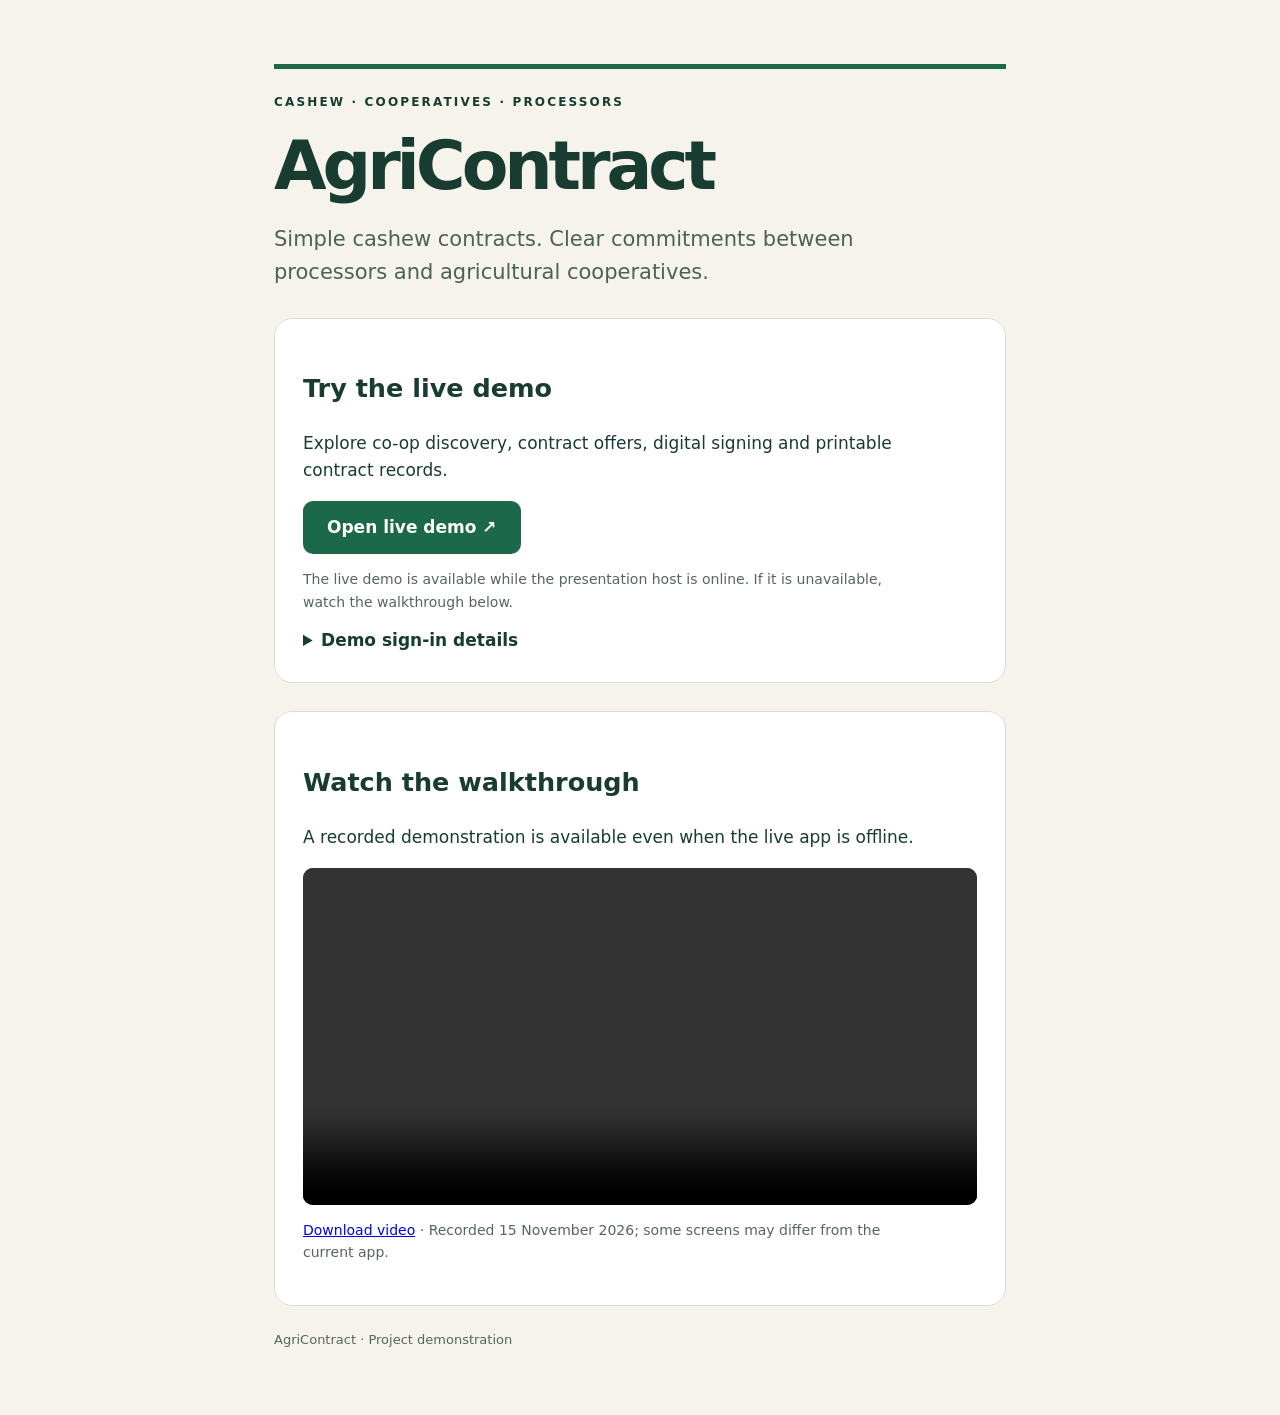
==== index.html @ c5eb1f05 "Update AgriContract demo index.html" ====
<!doctype html>
<html lang="en">
<meta charset="utf-8">
<meta name="viewport" content="width=device-width,initial-scale=1">
<meta name="description" content="AgriContract: cashew contracts connecting processors and agricultural cooperatives.">
<title>AgriContract · Demo</title>
<style>
*{box-sizing:border-box}body{margin:0;background:#f5f3ec;color:#183c30;font:17px/1.6 system-ui,sans-serif}main{max-width:780px;margin:auto;padding:64px 24px}header{border-top:5px solid #1c684a;padding-top:24px}.eyebrow{font-size:12px;letter-spacing:.18em;text-transform:uppercase;font-weight:700}h1{font-size:clamp(42px,8vw,68px);letter-spacing:-.06em;line-height:1.05;margin:18px 0}p{max-width:620px}.lead{font-size:21px;color:#4c6257}.card{background:white;border:1px solid #d9ded4;border-radius:18px;padding:28px;margin-top:28px}a.button{display:inline-block;background:#1c684a;color:white;text-decoration:none;padding:13px 24px;border-radius:10px;font-weight:650}.small{font-size:14px;color:#57665d}video{display:block;width:100%;border-radius:10px;background:#183c30;margin-top:16px}summary{cursor:pointer;font-weight:600}code{font-size:15px}footer{padding-top:24px;font-size:13px;color:#57665d}
</style>
<main>
<header><div class="eyebrow">Cashew · Cooperatives · Processors</div><h1>AgriContract</h1><p class="lead">Simple cashew contracts. Clear commitments between processors and agricultural cooperatives.</p></header>
<section class="card"><h2>Try the live demo</h2><p>Explore co-op discovery, contract offers, digital signing and printable contract records.</p><a id="demo" class="button" href="https://junior-designer-showers-sisters.trycloudflare.com" rel="noopener">Open live demo ↗</a><p class="small">The live demo is available while the presentation host is online. If it is unavailable, watch the walkthrough below.</p><details><summary>Demo sign-in details</summary><p>Username: <code>processor</code>, <code>coopa</code> or <code>coopb</code><br>Password: <code>demo1234</code><br>Signing PIN: processor <code>1111</code> · co-op A <code>2222</code> · co-op B <code>3333</code></p><p class="small">Use fictional information when trying the shared demo.</p></details></section>
<section class="card"><h2>Watch the walkthrough</h2><p>A recorded demonstration is available even when the live app is offline.</p><video controls preload="none" playsinline src="demo.mp4">Your browser cannot play this video. <a href="demo.mp4">Download the walkthrough</a>.</video><p class="small"><a href="demo.mp4">Download video</a> · Recorded 15 November 2026; some screens may differ from the current app.</p></section>
<footer>AgriContract · Project demonstration</footer>
</main>
<script src="demo-link.js"></script>
</html>
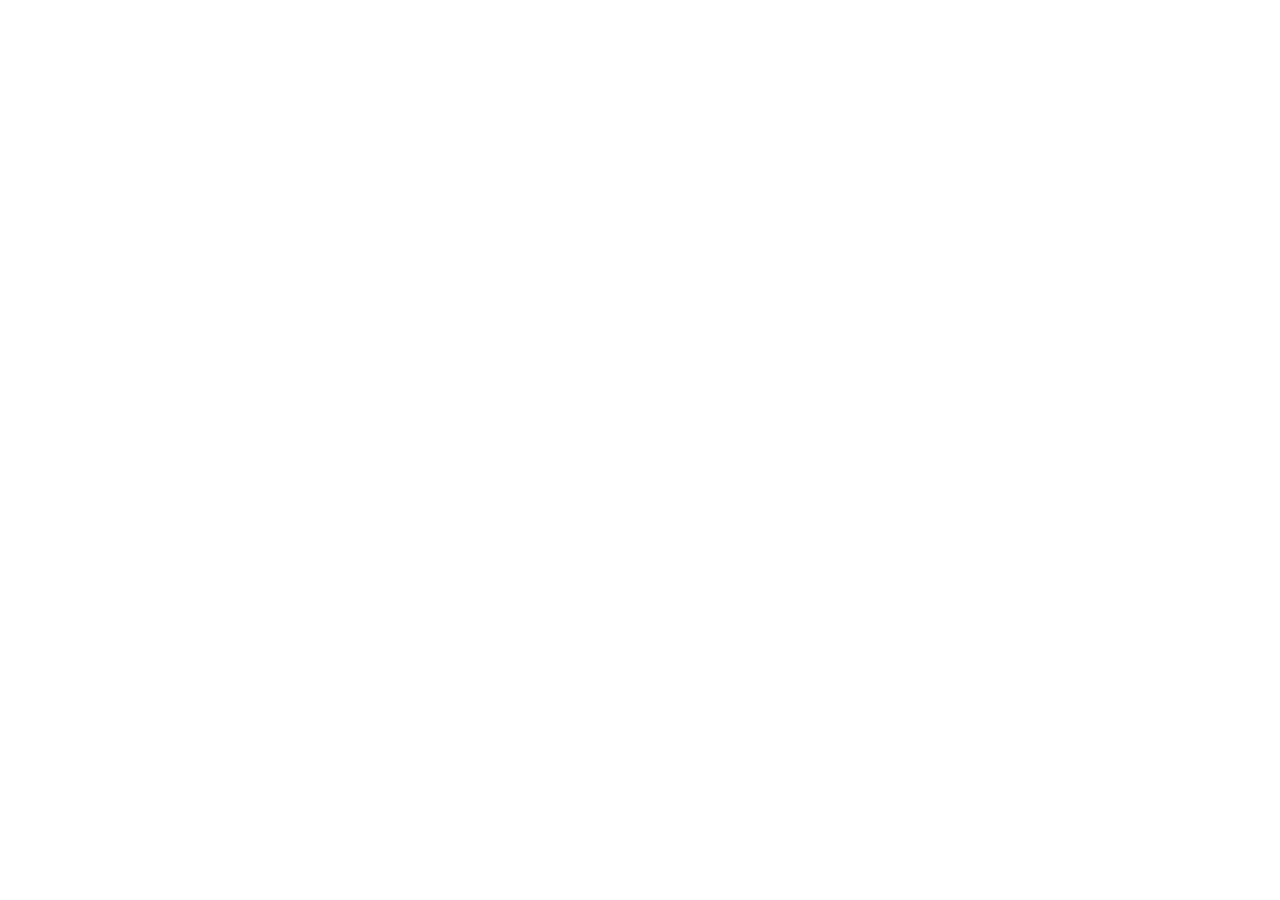
==== commit f6a2ad95: "Update AgriContract demo index.html" ====
--- a/index.html
+++ b/index.html
@@ -1,17 +1,16 @@
 <!doctype html>
-<html lang="en">
+<html lang="km">
+<head>
 <meta charset="utf-8">
-<meta name="viewport" content="width=device-width,initial-scale=1">
-<meta name="description" content="AgriContract: cashew contracts connecting processors and agricultural cooperatives.">
-<title>AgriContract · Demo</title>
-<style>
-*{box-sizing:border-box}body{margin:0;background:#f5f3ec;color:#183c30;font:17px/1.6 system-ui,sans-serif}main{max-width:780px;margin:auto;padding:64px 24px}header{border-top:5px solid #1c684a;padding-top:24px}.eyebrow{font-size:12px;letter-spacing:.18em;text-transform:uppercase;font-weight:700}h1{font-size:clamp(42px,8vw,68px);letter-spacing:-.06em;line-height:1.05;margin:18px 0}p{max-width:620px}.lead{font-size:21px;color:#4c6257}.card{background:white;border:1px solid #d9ded4;border-radius:18px;padding:28px;margin-top:28px}a.button{display:inline-block;background:#1c684a;color:white;text-decoration:none;padding:13px 24px;border-radius:10px;font-weight:650}.small{font-size:14px;color:#57665d}video{display:block;width:100%;border-radius:10px;background:#183c30;margin-top:16px}summary{cursor:pointer;font-weight:600}code{font-size:15px}footer{padding-top:24px;font-size:13px;color:#57665d}
-</style>
-<main>
-<header><div class="eyebrow">Cashew · Cooperatives · Processors</div><h1>AgriContract</h1><p class="lead">Simple cashew contracts. Clear commitments between processors and agricultural cooperatives.</p></header>
-<section class="card"><h2>Try the live demo</h2><p>Explore co-op discovery, contract offers, digital signing and printable contract records.</p><a id="demo" class="button" href="https://junior-designer-showers-sisters.trycloudflare.com" rel="noopener">Open live demo ↗</a><p class="small">The live demo is available while the presentation host is online. If it is unavailable, watch the walkthrough below.</p><details><summary>Demo sign-in details</summary><p>Username: <code>processor</code>, <code>coopa</code> or <code>coopb</code><br>Password: <code>demo1234</code><br>Signing PIN: processor <code>1111</code> · co-op A <code>2222</code> · co-op B <code>3333</code></p><p class="small">Use fictional information when trying the shared demo.</p></details></section>
-<section class="card"><h2>Watch the walkthrough</h2><p>A recorded demonstration is available even when the live app is offline.</p><video controls preload="none" playsinline src="demo.mp4">Your browser cannot play this video. <a href="demo.mp4">Download the walkthrough</a>.</video><p class="small"><a href="demo.mp4">Download video</a> · Recorded 15 November 2026; some screens may differ from the current app.</p></section>
-<footer>AgriContract · Project demonstration</footer>
-</main>
-<script src="demo-link.js"></script>
+<meta name="viewport" content="width=device-width, initial-scale=1, viewport-fit=cover">
+<meta name="theme-color" content="#0d4f45">
+<title>AgriContract</title>
+<link rel="icon" href="/agricontract/logo.svg">
+<link rel="stylesheet" href="/agricontract/app.css">
+</head>
+<body data-demo-scripts="i18n.js,app.js">
+<div id="app"></div>
+
+
+<script src="/agricontract/browser-runtime.js"></script></body>
 </html>
